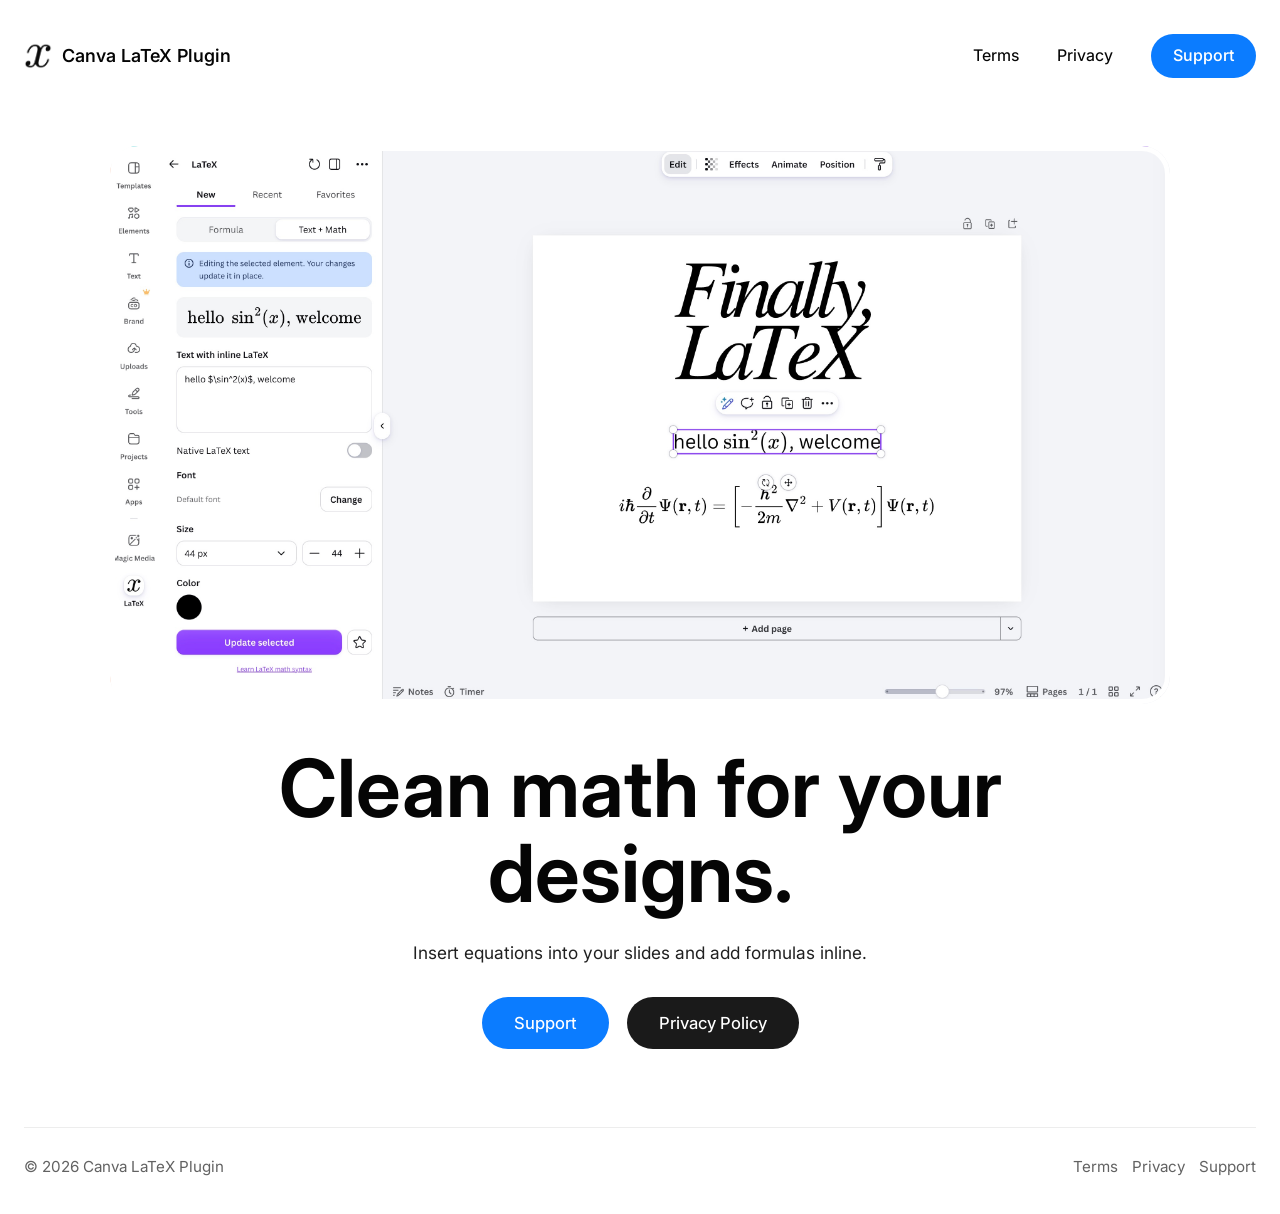
==== index.html @ fd81c121 "Refine hero image frame" ====
<!doctype html>
<html lang="en">
  <head>
    <meta charset="utf-8">
    <meta name="viewport" content="width=device-width, initial-scale=1">
    <meta name="description" content="Canva LaTeX Plugin support, terms, and privacy information.">
    <title>Canva LaTeX Plugin</title>
    <link rel="stylesheet" href="/styles.css">
  </head>
  <body>
    <header class="site-header">
      <a class="brand" href="/" aria-label="Canva LaTeX Plugin home">
        <img src="/latex.png" alt="">
        <span>Canva LaTeX Plugin</span>
      </a>
      <nav aria-label="Main navigation">
        <a href="/terms.html">Terms</a>
        <a href="/privacy.html">Privacy</a>
        <a class="nav-button" href="/support.html">Support</a>
      </nav>
    </header>

    <main>
      <section class="hero">
        <div class="hero-media">
          <img class="hero-banner" src="/banner.jpg" alt="Canva LaTeX Plugin preview">
        </div>
        <h1>Clean math for your designs.</h1>
        <p class="hero-copy">
          Insert equations into your slides and add formulas inline.
        </p>
        <div class="actions">
          <a class="button" href="/support.html">Support</a>
          <a class="button button-dark" href="/privacy.html">Privacy Policy</a>
        </div>
      </section>
    </main>

    <footer>
      <span>© 2026 Canva LaTeX Plugin</span>
      <span>
        <a href="/terms.html">Terms</a>
        <a href="/privacy.html">Privacy</a>
        <a href="/support.html">Support</a>
      </span>
    </footer>
  </body>
</html>
---- styles.css ----
@import url("https://fonts.googleapis.com/css2?family=Inter:wght@400;450;470;520;620;640&display=swap");

:root {
  color-scheme: light;
  --ink: #050505;
  --muted: #626262;
  --line: #ededed;
  --surface: #ffffff;
  --soft: #f8f8f8;
  --accent: #0b7cff;
  --accent-strong: #0066db;
  --focus: #0b7cff;
  --button-dark: #1a1a1a;
}

* {
  box-sizing: border-box;
}

body {
  margin: 0;
  min-height: 100vh;
  display: flex;
  flex-direction: column;
  background: var(--surface);
  color: var(--ink);
  font-family: Inter, ui-sans-serif, -apple-system, BlinkMacSystemFont, "Segoe UI", Arial, sans-serif;
  line-height: 1.45;
}

a {
  color: inherit;
}

.site-header {
  width: min(1440px, calc(100% - 48px));
  margin: 0 auto;
  padding: 34px 0 20px;
  display: flex;
  align-items: center;
  justify-content: space-between;
  gap: 28px;
}

.brand {
  color: var(--ink);
  display: inline-flex;
  align-items: center;
  gap: 10px;
  font-size: 1.12rem;
  font-weight: 560;
  letter-spacing: 0;
  text-decoration: none;
}

.brand img {
  width: 28px;
  height: 28px;
  display: block;
  object-fit: contain;
}

nav {
  display: flex;
  align-items: center;
  gap: 38px;
  color: var(--ink);
  font-size: 1rem;
  font-weight: 450;
}

nav a {
  text-decoration: none;
}

nav a:hover,
nav a[aria-current="page"] {
  color: var(--accent);
}

.nav-button {
  min-height: 44px;
  display: inline-flex;
  align-items: center;
  justify-content: center;
  border-radius: 999px;
  background: var(--accent);
  color: #ffffff;
  padding: 0 22px;
  font-weight: 520;
}

nav .nav-button:hover,
nav .nav-button[aria-current="page"] {
  background: var(--accent-strong);
  color: #ffffff;
}

main {
  flex: 1;
}

.hero {
  width: min(1440px, calc(100% - 48px));
  margin: 0 auto;
  padding: 48px 0 78px;
  text-align: center;
}

.hero-media {
  width: min(1060px, 100%);
  position: relative;
  overflow: hidden;
  margin: 0 auto 42px;
  border-radius: 28px;
}

.hero-media::after {
  content: "";
  position: absolute;
  inset: 0;
  border: 5px solid #ffffff;
  border-radius: inherit;
  pointer-events: none;
}

.hero-banner {
  width: 100%;
  display: block;
  object-fit: contain;
}

.hero h1,
.support-panel h1,
.page h1 {
  margin: 0;
  max-width: 860px;
  font-size: clamp(2.65rem, 6.25vw, 5.65rem);
  line-height: 1.06;
  letter-spacing: 0;
}

.hero h1 {
  margin-inline: auto;
  font-weight: 640;
}

.hero p,
.support-panel p {
  max-width: 640px;
  margin: 24px 0 0;
  color: #202020;
  font-size: 1.08rem;
}

.hero-copy {
  margin-inline: auto !important;
}

.actions {
  margin-top: 32px;
  display: flex;
  align-items: center;
  justify-content: center;
  gap: 18px;
  flex-wrap: wrap;
}

.button {
  display: inline-flex;
  min-height: 52px;
  align-items: center;
  justify-content: center;
  border-radius: 999px;
  background: var(--accent);
  color: #ffffff;
  padding: 0 32px;
  font-size: 1.04rem;
  font-weight: 470;
  text-decoration: none;
}

.button:hover {
  background: var(--accent-strong);
}

.button-dark {
  background: var(--button-dark);
}

.button-dark:hover {
  background: #000000;
}

.content-band {
  border-top: 1px solid var(--line);
  background: #ffffff;
}

.content-band > div,
.page,
.support-page {
  width: min(880px, calc(100% - 32px));
  margin: 0 auto;
}

.content-band > div {
  padding: 58px 0 72px;
}

.content-band h2,
.page h2 {
  margin: 0 0 12px;
  font-size: 1.45rem;
  line-height: 1.2;
}

.content-band p,
.page p {
  margin: 0;
  color: var(--muted);
}

.page {
  padding: 78px 0 88px;
}

.page h1 {
  font-size: clamp(2.35rem, 5vw, 4.5rem);
  font-weight: 620;
}

.page section {
  margin-top: 36px;
  padding-top: 30px;
  border-top: 1px solid var(--line);
}

.updated {
  margin-top: 16px;
  font-size: 0.98rem;
}

.support-page {
  width: min(1100px, calc(100% - 48px));
  display: grid;
  min-height: 62vh;
  align-items: center;
  padding: 78px 0 88px;
}

.support-panel {
  max-width: 980px;
  margin: 0 auto;
  text-align: center;
}

.support-panel h1 {
  max-width: 980px;
  margin-inline: auto;
  font-size: clamp(2.35rem, 5vw, 4.7rem);
  font-weight: 560;
  line-height: 1.1;
}

.support-panel p {
  max-width: 760px;
  margin: 24px auto 0;
}

.support-panel .button {
  margin-top: 30px;
}

footer {
  width: min(1440px, calc(100% - 48px));
  margin: 0 auto;
  padding: 28px 0 36px;
  display: flex;
  justify-content: space-between;
  gap: 18px;
  border-top: 1px solid var(--line);
  color: var(--muted);
  font-size: 0.95rem;
}

footer span:last-child {
  display: flex;
  gap: 14px;
}

footer a {
  text-decoration: none;
}

footer a:hover {
  color: var(--ink);
}

:focus-visible {
  outline: 3px solid var(--focus);
  outline-offset: 3px;
}

@media (max-width: 640px) {
  .site-header,
  footer {
    align-items: flex-start;
    flex-direction: column;
  }

  nav {
    width: 100%;
    justify-content: space-between;
    gap: 12px;
    font-size: 0.98rem;
  }

  .hero {
    width: min(100% - 28px, 1440px);
    padding: 42px 0 56px;
  }

  .hero-media {
    margin-bottom: 34px;
    border-radius: 18px;
  }

  .brand img {
    width: 26px;
    height: 26px;
  }

  .brand {
    font-size: 0.98rem;
  }
}
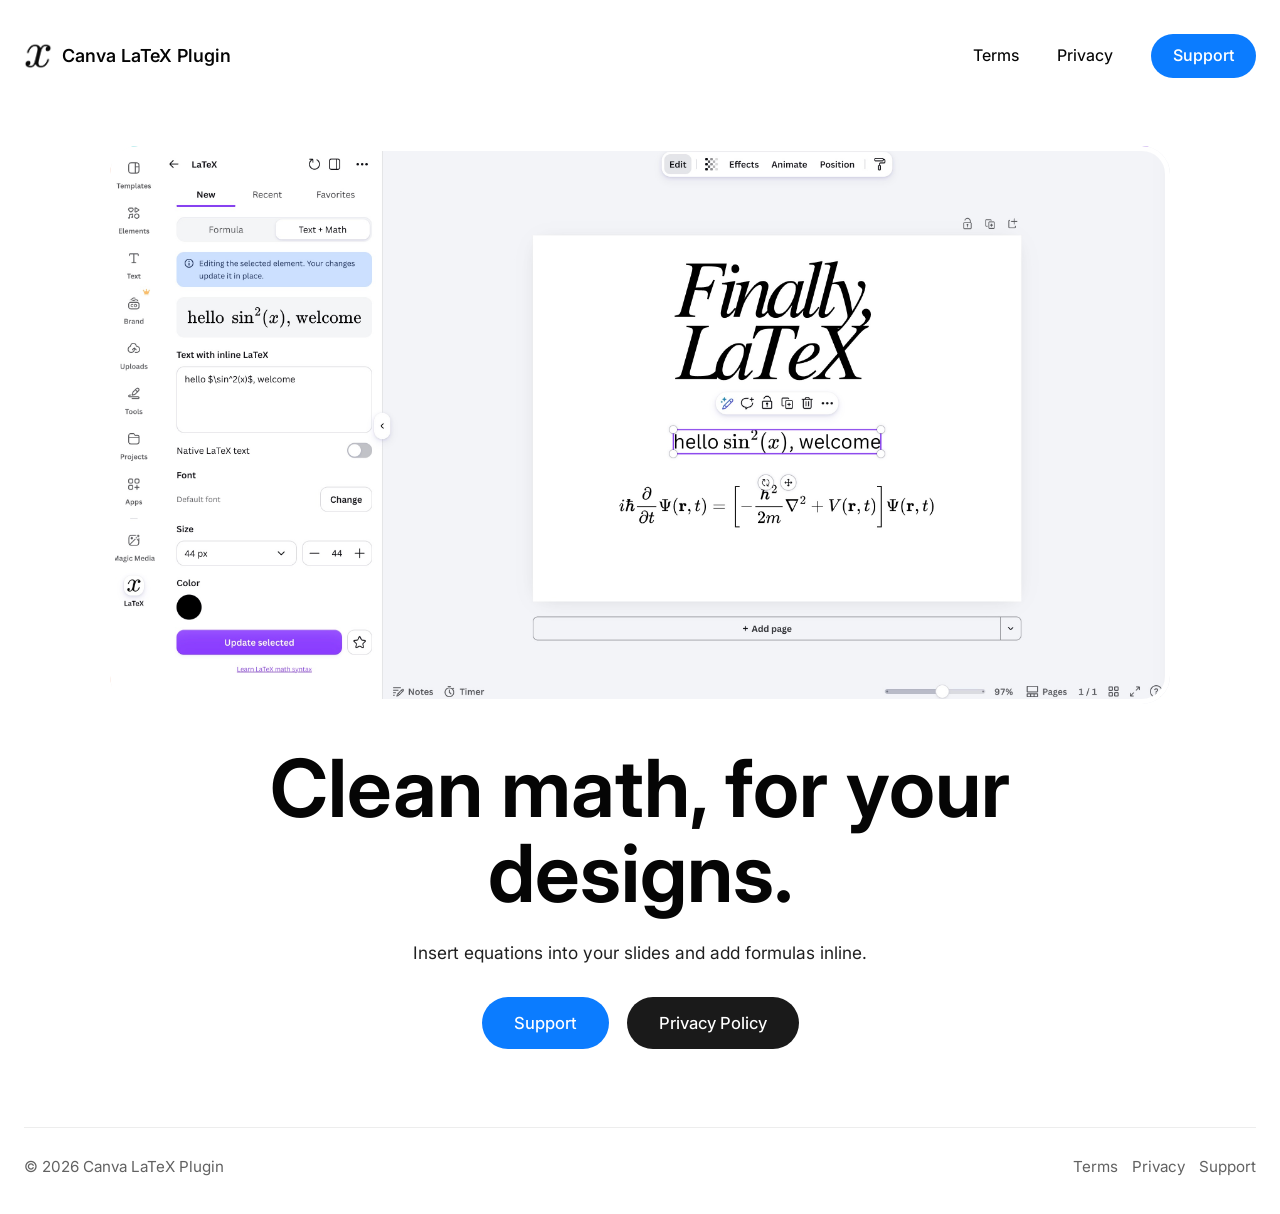
==== commit 9cac2193: "Update hero headline punctuation" ====
--- a/index.html
+++ b/index.html
@@ -25,7 +25,7 @@
         <div class="hero-media">
           <img class="hero-banner" src="/banner.jpg" alt="Canva LaTeX Plugin preview">
         </div>
-        <h1>Clean math for your designs.</h1>
+        <h1>Clean math, for your designs.</h1>
         <p class="hero-copy">
           Insert equations into your slides and add formulas inline.
         </p>
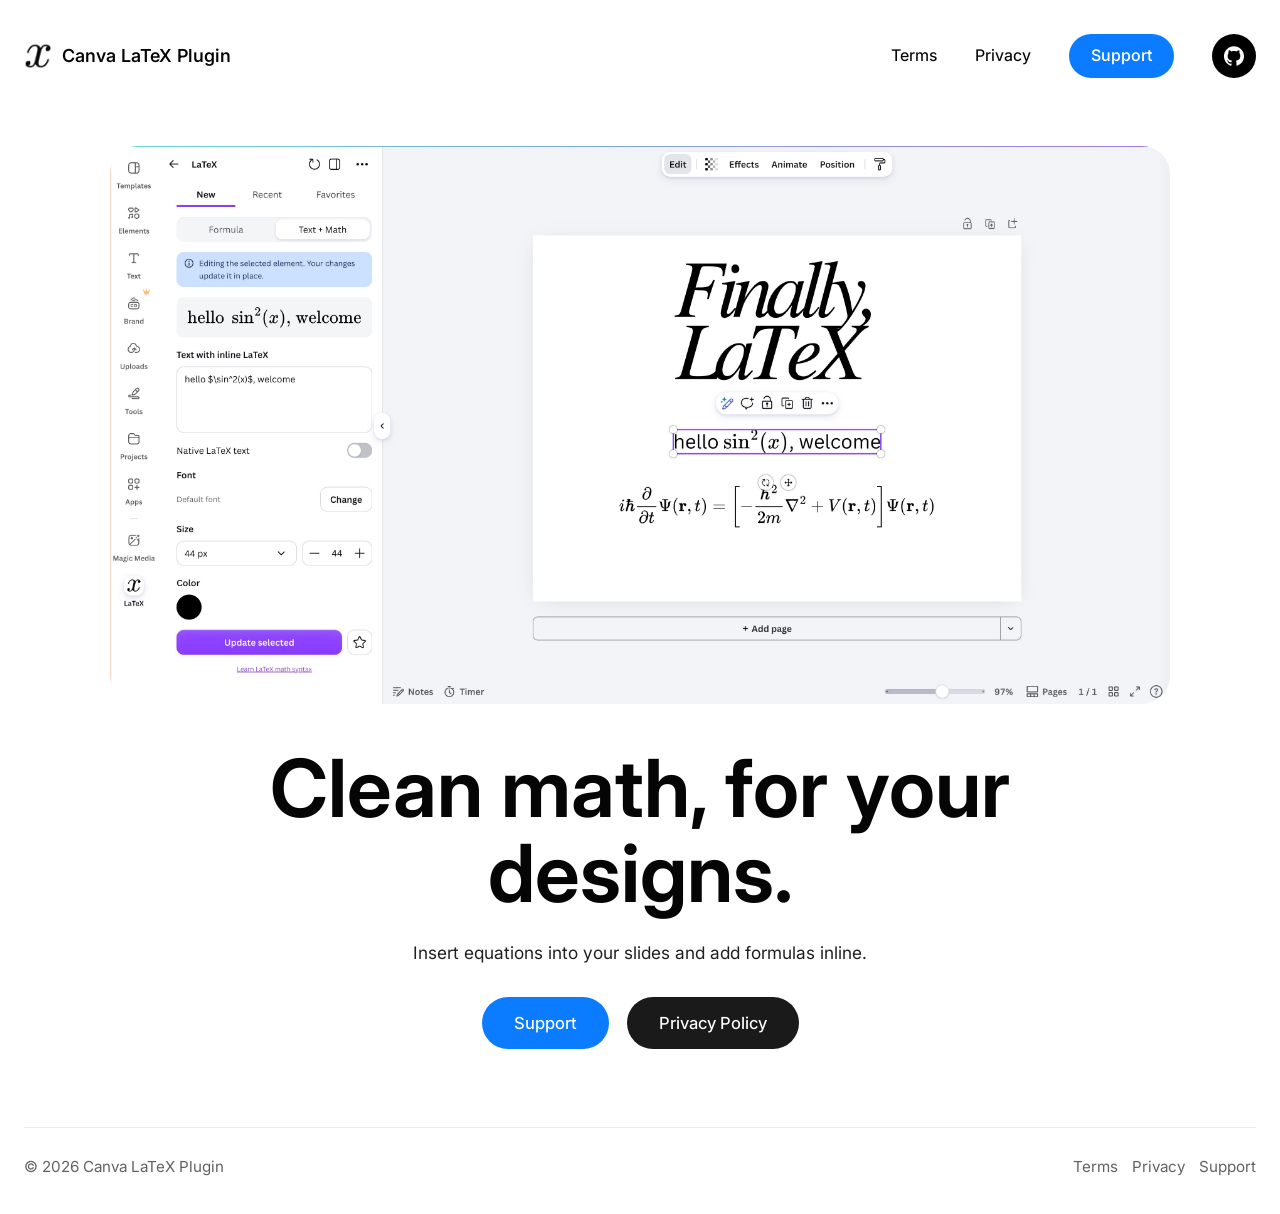
==== commit d9f8b26b: "Update favicon, remove banner border, and add GitHub link button" ====
--- a/index.html
+++ b/index.html
@@ -6,6 +6,7 @@
     <meta name="description" content="Canva LaTeX Plugin support, terms, and privacy information.">
     <title>Canva LaTeX Plugin</title>
     <link rel="stylesheet" href="/styles.css">
+    <link rel="icon" type="image/png" href="/latex.png">
   </head>
   <body>
     <header class="site-header">
@@ -17,6 +18,11 @@
         <a href="/terms.html">Terms</a>
         <a href="/privacy.html">Privacy</a>
         <a class="nav-button" href="/support.html">Support</a>
+        <a class="nav-button-github" href="https://github.com/nraikm/CanvaLaTeXPlugin" target="_blank" rel="noopener noreferrer" aria-label="GitHub Repository">
+          <svg viewBox="0 0 24 24" width="20" height="20" fill="currentColor">
+            <path d="M12 .297c-6.63 0-12 5.373-12 12 0 5.303 3.438 9.8 8.205 11.385.6.113.82-.258.82-.577 0-.285-.01-1.04-.015-2.04-3.338.724-4.042-1.61-4.042-1.61C4.422 18.07 3.633 17.7 3.633 17.7c-1.087-.744.084-.729.084-.729 1.205.084 1.838 1.236 1.838 1.236 1.07 1.835 2.809 1.305 3.495.998.108-.776.417-1.305.76-1.605-2.665-.3-5.466-1.332-5.466-5.93 0-1.31.465-2.38 1.235-3.22-.135-.303-.54-1.523.105-3.176 0 0 1.005-.322 3.3 1.23.96-.267 1.98-.399 3-.405 1.02.006 2.04.138 3 .405 2.28-1.552 3.285-1.23 3.285-1.23.645 1.653.24 2.873.12 3.176.765.84 1.23 1.91 1.23 3.22 0 4.61-2.805 5.625-5.475 5.92.42.36.81 1.096.81 2.22 0 1.606-.015 2.896-.015 3.286 0 .315.21.69.825.57C20.565 22.092 24 17.592 24 12.297c0-6.627-5.373-12-12-12"/>
+          </svg>
+        </a>
       </nav>
     </header>
 
--- a/styles.css
+++ b/styles.css
@@ -96,6 +96,28 @@
   color: #ffffff;
 }
 
+.nav-button-github {
+  min-height: 44px;
+  width: 44px;
+  display: inline-flex;
+  align-items: center;
+  justify-content: center;
+  border-radius: 50%;
+  background: #000000;
+  color: #ffffff;
+  text-decoration: none;
+  transition: background 0.2s ease, opacity 0.2s ease;
+}
+
+.nav-button-github:hover {
+  background: #24292e;
+  color: #ffffff;
+}
+
+.nav-button-github svg {
+  display: block;
+}
+
 main {
   flex: 1;
 }
@@ -115,14 +137,7 @@
   border-radius: 28px;
 }
 
-.hero-media::after {
-  content: "";
-  position: absolute;
-  inset: 0;
-  border: 5px solid #ffffff;
-  border-radius: inherit;
-  pointer-events: none;
-}
+
 
 .hero-banner {
   width: 100%;
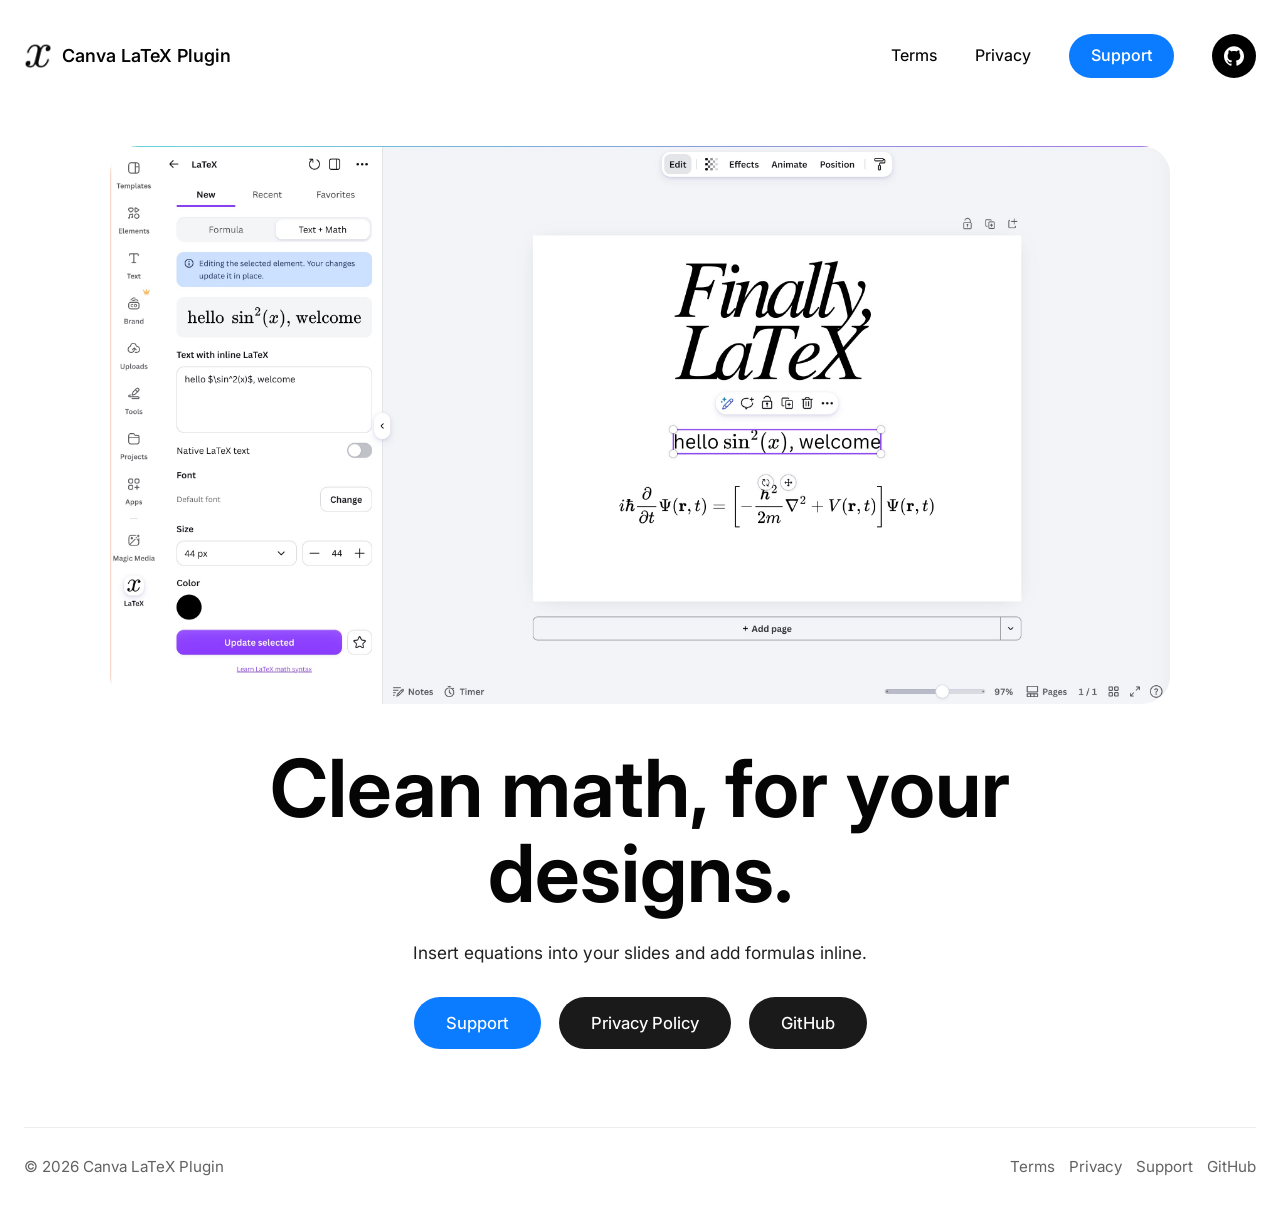
==== commit 445054a8: "Add GitHub link to footer and homepage hero actions" ====
--- a/index.html
+++ b/index.html
@@ -38,6 +38,7 @@
         <div class="actions">
           <a class="button" href="/support.html">Support</a>
           <a class="button button-dark" href="/privacy.html">Privacy Policy</a>
+          <a class="button button-dark" href="https://github.com/nraikm/CanvaLaTeXPlugin" target="_blank" rel="noopener noreferrer">GitHub</a>
         </div>
       </section>
     </main>
@@ -48,6 +49,7 @@
         <a href="/terms.html">Terms</a>
         <a href="/privacy.html">Privacy</a>
         <a href="/support.html">Support</a>
+        <a href="https://github.com/nraikm/CanvaLaTeXPlugin" target="_blank" rel="noopener noreferrer">GitHub</a>
       </span>
     </footer>
   </body>
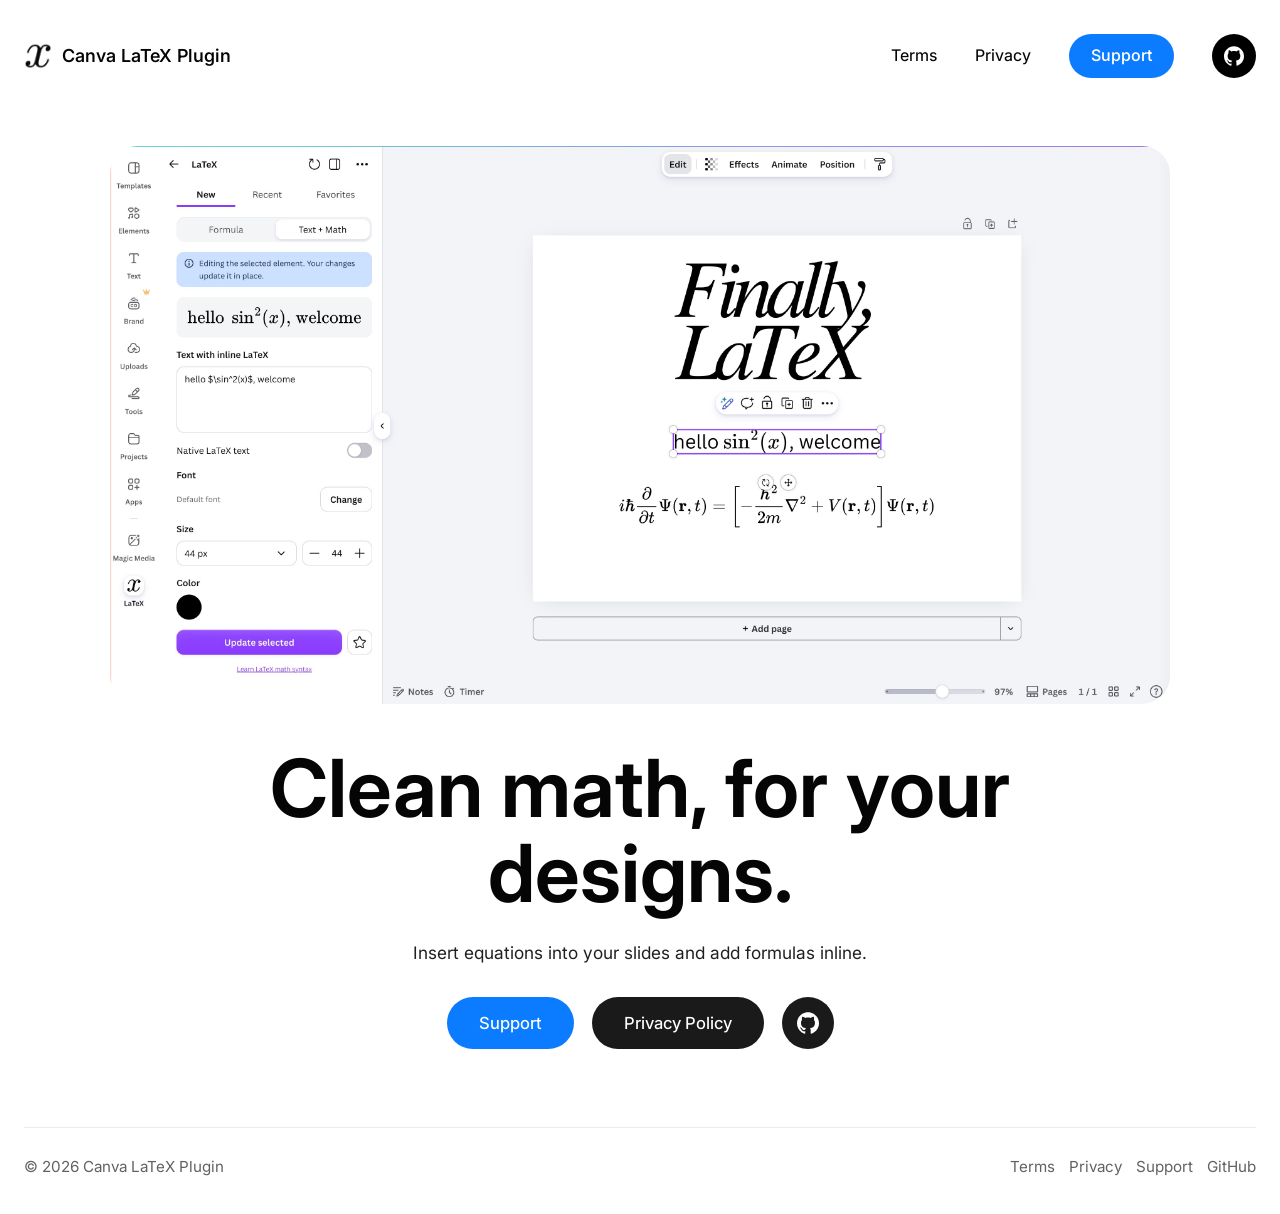
==== commit f687c5da: "Update homepage GitHub button to be a circular logo icon button" ====
--- a/index.html
+++ b/index.html
@@ -38,7 +38,11 @@
         <div class="actions">
           <a class="button" href="/support.html">Support</a>
           <a class="button button-dark" href="/privacy.html">Privacy Policy</a>
-          <a class="button button-dark" href="https://github.com/nraikm/CanvaLaTeXPlugin" target="_blank" rel="noopener noreferrer">GitHub</a>
+          <a class="button-github" href="https://github.com/nraikm/CanvaLaTeXPlugin" target="_blank" rel="noopener noreferrer" aria-label="GitHub Repository">
+            <svg viewBox="0 0 24 24" width="22" height="22" fill="currentColor">
+              <path d="M12 .297c-6.63 0-12 5.373-12 12 0 5.303 3.438 9.8 8.205 11.385.6.113.82-.258.82-.577 0-.285-.01-1.04-.015-2.04-3.338.724-4.042-1.61-4.042-1.61C4.422 18.07 3.633 17.7 3.633 17.7c-1.087-.744.084-.729.084-.729 1.205.084 1.838 1.236 1.838 1.236 1.07 1.835 2.809 1.305 3.495.998.108-.776.417-1.305.76-1.605-2.665-.3-5.466-1.332-5.466-5.93 0-1.31.465-2.38 1.235-3.22-.135-.303-.54-1.523.105-3.176 0 0 1.005-.322 3.3 1.23.96-.267 1.98-.399 3-.405 1.02.006 2.04.138 3 .405 2.28-1.552 3.285-1.23 3.285-1.23.645 1.653.24 2.873.12 3.176.765.84 1.23 1.91 1.23 3.22 0 4.61-2.805 5.625-5.475 5.92.42.36.81 1.096.81 2.22 0 1.606-.015 2.896-.015 3.286 0 .315.21.69.825.57C20.565 22.092 24 17.592 24 12.297c0-6.627-5.373-12-12-12"/>
+            </svg>
+          </a>
         </div>
       </section>
     </main>
--- a/styles.css
+++ b/styles.css
@@ -207,6 +207,27 @@
   background: #000000;
 }
 
+.button-github {
+  min-height: 52px;
+  width: 52px;
+  display: inline-flex;
+  align-items: center;
+  justify-content: center;
+  border-radius: 50%;
+  background: var(--button-dark);
+  color: #ffffff;
+  text-decoration: none;
+  transition: background 0.2s ease;
+}
+
+.button-github:hover {
+  background: #000000;
+}
+
+.button-github svg {
+  display: block;
+}
+
 .content-band {
   border-top: 1px solid var(--line);
   background: #ffffff;
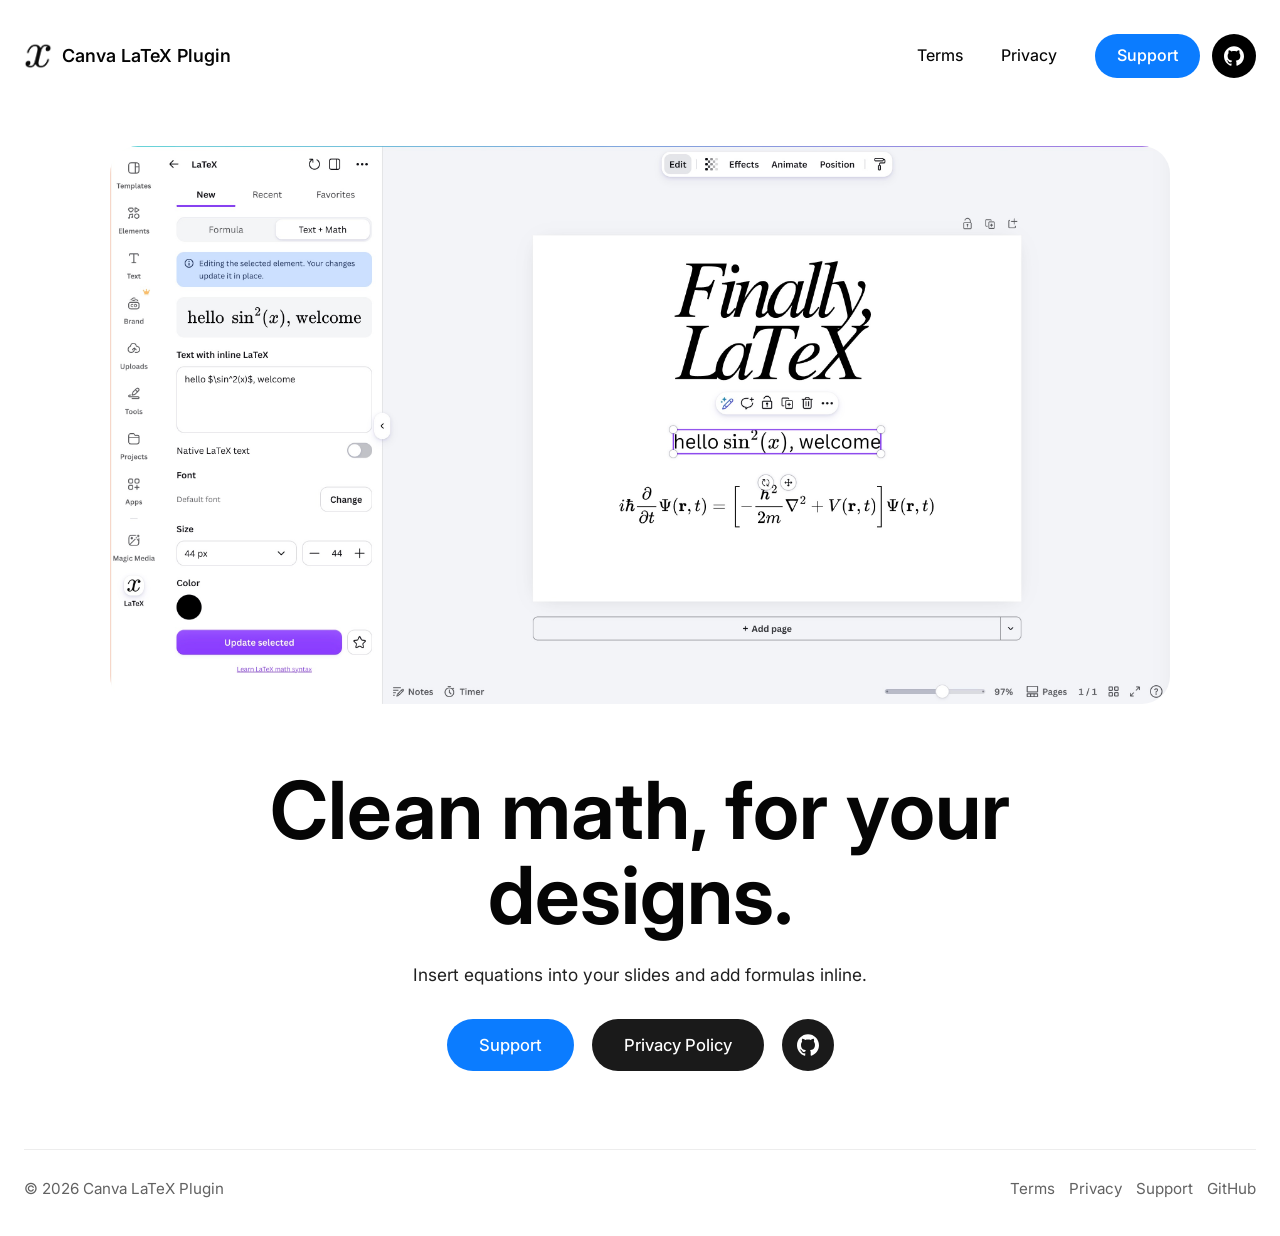
==== commit cfccb1d9: "Group header buttons closer together and increase banner bottom margin" ====
--- a/index.html
+++ b/index.html
@@ -17,12 +17,14 @@
       <nav aria-label="Main navigation">
         <a href="/terms.html">Terms</a>
         <a href="/privacy.html">Privacy</a>
-        <a class="nav-button" href="/support.html">Support</a>
-        <a class="nav-button-github" href="https://github.com/nraikm/CanvaLaTeXPlugin" target="_blank" rel="noopener noreferrer" aria-label="GitHub Repository">
-          <svg viewBox="0 0 24 24" width="20" height="20" fill="currentColor">
-            <path d="M12 .297c-6.63 0-12 5.373-12 12 0 5.303 3.438 9.8 8.205 11.385.6.113.82-.258.82-.577 0-.285-.01-1.04-.015-2.04-3.338.724-4.042-1.61-4.042-1.61C4.422 18.07 3.633 17.7 3.633 17.7c-1.087-.744.084-.729.084-.729 1.205.084 1.838 1.236 1.838 1.236 1.07 1.835 2.809 1.305 3.495.998.108-.776.417-1.305.76-1.605-2.665-.3-5.466-1.332-5.466-5.93 0-1.31.465-2.38 1.235-3.22-.135-.303-.54-1.523.105-3.176 0 0 1.005-.322 3.3 1.23.96-.267 1.98-.399 3-.405 1.02.006 2.04.138 3 .405 2.28-1.552 3.285-1.23 3.285-1.23.645 1.653.24 2.873.12 3.176.765.84 1.23 1.91 1.23 3.22 0 4.61-2.805 5.625-5.475 5.92.42.36.81 1.096.81 2.22 0 1.606-.015 2.896-.015 3.286 0 .315.21.69.825.57C20.565 22.092 24 17.592 24 12.297c0-6.627-5.373-12-12-12"/>
-          </svg>
-        </a>
+        <div class="nav-group-buttons">
+          <a class="nav-button" href="/support.html">Support</a>
+          <a class="nav-button-github" href="https://github.com/nraikm/CanvaLaTeXPlugin" target="_blank" rel="noopener noreferrer" aria-label="GitHub Repository">
+            <svg viewBox="0 0 24 24" width="20" height="20" fill="currentColor">
+              <path d="M12 .297c-6.63 0-12 5.373-12 12 0 5.303 3.438 9.8 8.205 11.385.6.113.82-.258.82-.577 0-.285-.01-1.04-.015-2.04-3.338.724-4.042-1.61-4.042-1.61C4.422 18.07 3.633 17.7 3.633 17.7c-1.087-.744.084-.729.084-.729 1.205.084 1.838 1.236 1.838 1.236 1.07 1.835 2.809 1.305 3.495.998.108-.776.417-1.305.76-1.605-2.665-.3-5.466-1.332-5.466-5.93 0-1.31.465-2.38 1.235-3.22-.135-.303-.54-1.523.105-3.176 0 0 1.005-.322 3.3 1.23.96-.267 1.98-.399 3-.405 1.02.006 2.04.138 3 .405 2.28-1.552 3.285-1.23 3.285-1.23.645 1.653.24 2.873.12 3.176.765.84 1.23 1.91 1.23 3.22 0 4.61-2.805 5.625-5.475 5.92.42.36.81 1.096.81 2.22 0 1.606-.015 2.896-.015 3.286 0 .315.21.69.825.57C20.565 22.092 24 17.592 24 12.297c0-6.627-5.373-12-12-12"/>
+            </svg>
+          </a>
+        </div>
       </nav>
     </header>
 
--- a/styles.css
+++ b/styles.css
@@ -118,6 +118,12 @@
   display: block;
 }
 
+.nav-group-buttons {
+  display: inline-flex;
+  align-items: center;
+  gap: 12px;
+}
+
 main {
   flex: 1;
 }
@@ -133,7 +139,7 @@
   width: min(1060px, 100%);
   position: relative;
   overflow: hidden;
-  margin: 0 auto 42px;
+  margin: 0 auto 64px;
   border-radius: 28px;
 }
 
@@ -358,7 +364,7 @@
   }
 
   .hero-media {
-    margin-bottom: 34px;
+    margin-bottom: 48px;
     border-radius: 18px;
   }
 
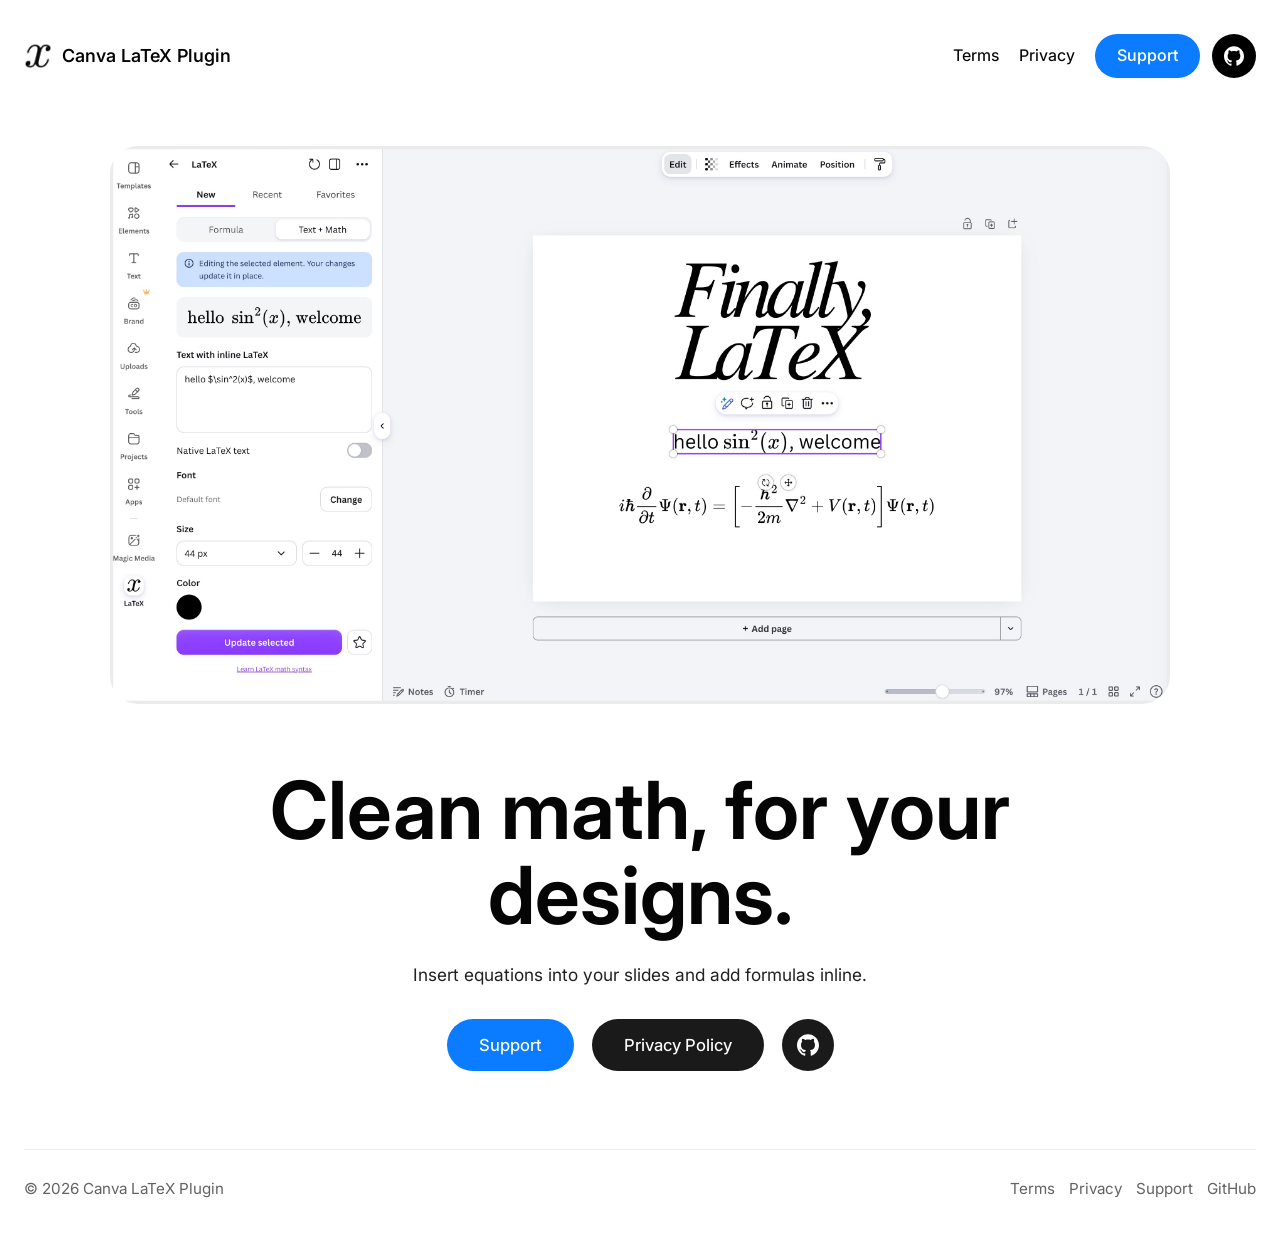
==== commit 45f49aa9: "Switch hero banner from banner.jpg to banner.png" ====
--- a/index.html
+++ b/index.html
@@ -31,7 +31,7 @@
     <main>
       <section class="hero">
         <div class="hero-media">
-          <img class="hero-banner" src="/banner.jpg" alt="Canva LaTeX Plugin preview">
+          <img class="hero-banner" src="/banner.png" alt="Canva LaTeX Plugin preview">
         </div>
         <h1>Clean math, for your designs.</h1>
         <p class="hero-copy">
--- a/styles.css
+++ b/styles.css
@@ -63,7 +63,7 @@
 nav {
   display: flex;
   align-items: center;
-  gap: 38px;
+  gap: 20px;
   color: var(--ink);
   font-size: 1rem;
   font-weight: 450;
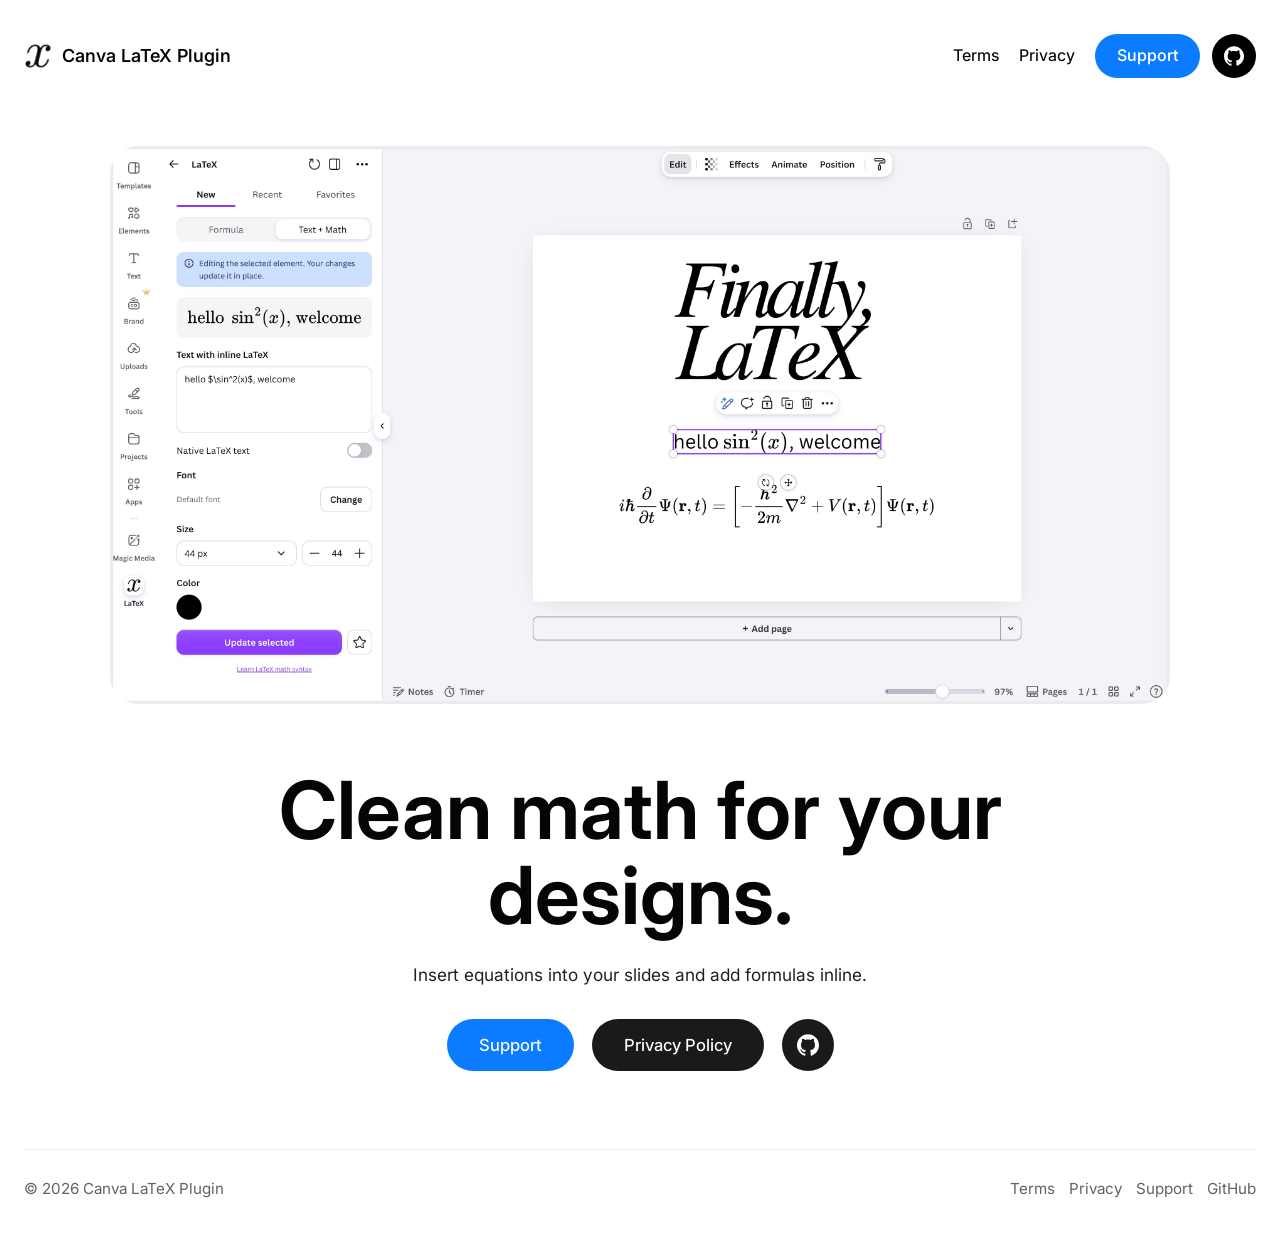
==== commit cbd7c3a8: "Remove comma from hero headline" ====
--- a/index.html
+++ b/index.html
@@ -33,7 +33,7 @@
         <div class="hero-media">
           <img class="hero-banner" src="/banner.png" alt="Canva LaTeX Plugin preview">
         </div>
-        <h1>Clean math, for your designs.</h1>
+        <h1>Clean math for your designs.</h1>
         <p class="hero-copy">
           Insert equations into your slides and add formulas inline.
         </p>
